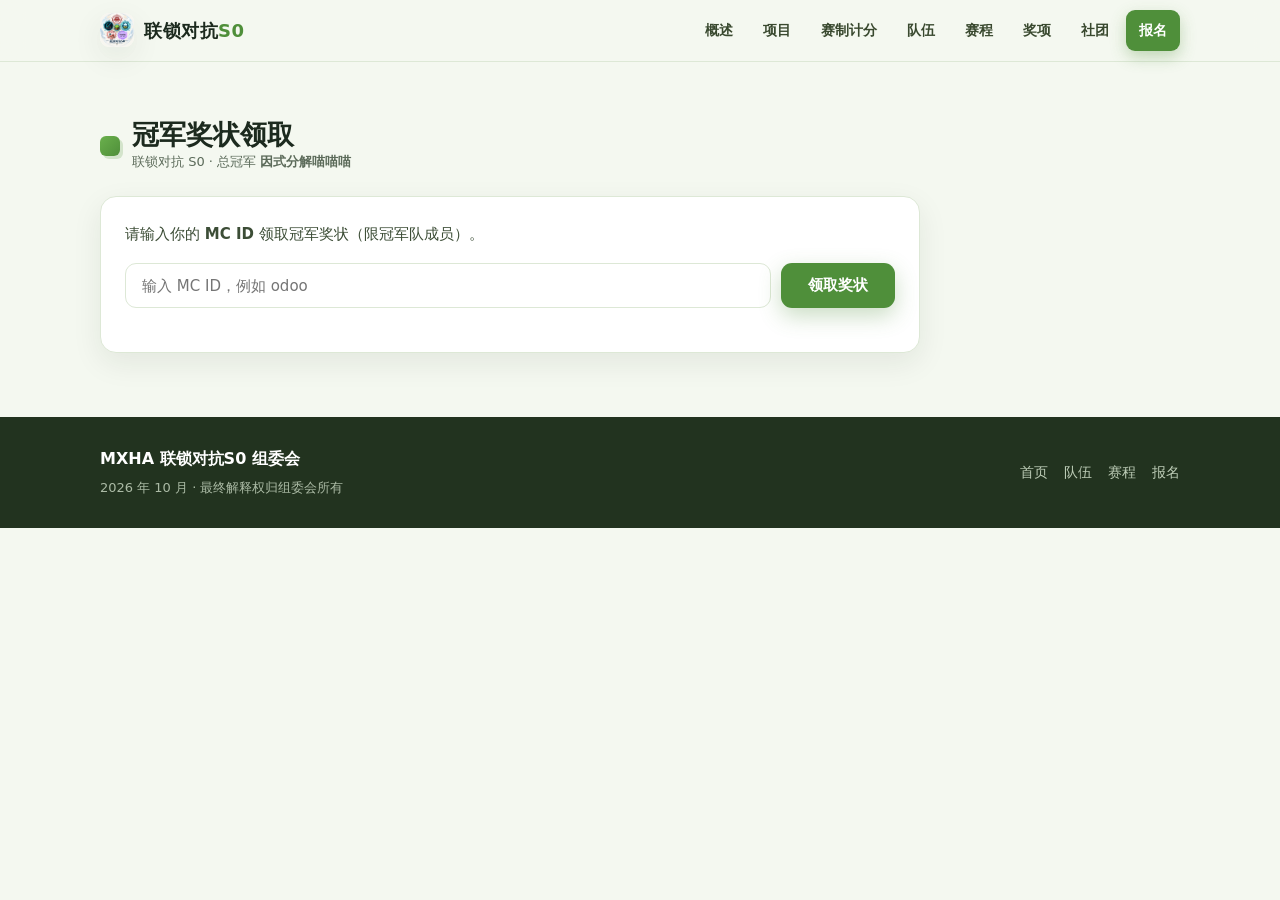
==== cert.html @ 3a311354 "新增冠军奖状(团队/个人/空白/按成员)与认领页 cert.html，主页奖项区加入口(v37)" ====
<!DOCTYPE html>
<html lang="zh-CN">
<head>
<meta charset="UTF-8">
<meta name="viewport" content="width=device-width, initial-scale=1">
<meta name="description" content="联锁对抗S0 · 冠军奖状领取">
<title>冠军奖状领取 · 联锁对抗S0</title>
<link rel="icon" href="assets/海报-圆形版.png">
<link rel="stylesheet" href="styles.css?v=37">
</head>
<body>

<a class="skip" href="#main">跳到内容</a>
<div class="progress" id="progress"></div>

<header class="nav" id="nav">
  <div class="nav-inner">
    <a class="brand" href="index.html"><img src="assets/海报-圆形版.png" alt="联锁对抗S0"><span>联锁对抗<em>S0</em></span></a>
    <button class="nav-toggle" id="navToggle" aria-label="菜单">☰</button>
    <nav class="nav-links" id="navLinks">
      <a href="index.html#about">概述</a>
      <a href="projects.html">项目</a>
      <a href="rules.html">赛制计分</a>
      <a href="teams.html">队伍</a>
      <a href="schedule.html">赛程</a>
      <a href="index.html#awards">奖项</a>
      <a href="index.html#clubs">社团</a>
      <a class="nav-cta" href="index.html#join">报名</a>
    </nav>
  </div>
</header>

<main id="main">
<section class="section">
  <div class="sec-head">
    <span class="blk"></span>
    <div><h2>冠军奖状领取</h2><p>联锁对抗 S0 · 总冠军 <b>因式分解喵喵喵</b></p></div>
  </div>

  <div class="cert-box">
    <p class="cert-tip">请输入你的 <b>MC ID</b> 领取冠军奖状（限冠军队成员）。</p>
    <div class="cert-form">
      <input id="mcid" type="text" placeholder="输入 MC ID，例如 odoo" autocomplete="off" spellcheck="false">
      <button class="btn btn-primary" id="claimBtn" type="button">领取奖状</button>
    </div>
    <div id="result" class="cert-result"></div>
  </div>
</section>
</main>

<footer class="footer">
  <div class="footer-inner">
    <div><b>MXHA 联锁对抗S0 组委会</b><p>2026 年 10 月 · 最终解释权归组委会所有</p></div>
    <div class="footer-links">
      <a href="index.html">首页</a>
      <a href="teams.html">队伍</a>
      <a href="schedule.html">赛程</a>
      <a href="index.html#join">报名</a>
    </div>
  </div>
</footer>

<script src="app.js?v=37"></script>
<script src="data/certs.js?v=37"></script>
<script>
(function () {
  'use strict';
  var D = window.LSF_CERTS;
  var input = document.getElementById('mcid');
  var btn = document.getElementById('claimBtn');
  var result = document.getElementById('result');
  if (!D || !input || !btn || !result) return;

  function claim() {
    var v = input.value.trim();
    if (!v) { result.innerHTML = '<p class="cert-err">请输入 MC ID。</p>'; return; }
    var hit = null;
    for (var i = 0; i < D.members.length; i++) {
      if (D.members[i].toLowerCase() === v.toLowerCase()) { hit = D.members[i]; break; }
    }
    if (!hit) {
      result.innerHTML = '<p class="cert-err">未找到该 MC ID。请确认是否为冠军队成员，或联系组委会核对。</p>';
      return;
    }
    var src = 'assets/cert-' + hit + '.png';
    result.innerHTML =
      '<img class="cert-img" src="' + src + '" alt="冠军奖状' + hit + '">' +
      '<div><a class="btn btn-primary" href="' + src + '" download="奖状-' + hit + '.png">下载奖状 →</a></div>';
  }
  btn.addEventListener('click', claim);
  input.addEventListener('keydown', function (e) { if (e.key === 'Enter') claim(); });
})();
</script>
</body>
</html>
---- styles.css ----
:root{
  --grass:#4f8f3a;
  --grass2:#6ab04c;
  --grass-soft:#eaf5e4;
  --gold:#d9a520;
  --gold-soft:#fbf3dc;
  --ink:#1c2a1e;
  --muted:#5c6b5a;
  --line:#dde8d6;
  --card:#ffffff;
  --bg:#f4f8f0;
  --bg2:#eaf2e3;
  --shadow:0 10px 30px rgba(28,42,30,.08);
  --radius:16px;
  --max:1120px;
}
*{box-sizing:border-box}
html{scroll-behavior:smooth}
body{
  margin:0; background:var(--bg); color:var(--ink);
  font-family:"Noto Sans SC","PingFang SC","Microsoft YaHei",system-ui,-apple-system,"Segoe UI",sans-serif;
  line-height:1.75; -webkit-font-smoothing:antialiased;
}
a{color:inherit; text-decoration:none}
img{max-width:100%; display:block}
h1,h2,h3,h4{line-height:1.25; margin:0}
p{margin:0}
.skip{position:absolute;left:-999px;top:0;background:#fff;padding:8px 14px;border-radius:0 0 8px 0;z-index:99}
.skip:focus{left:0}

/* progress */
.progress{position:fixed;top:0;left:0;height:3px;width:0;z-index:60;
  background:linear-gradient(90deg,var(--grass2),var(--gold));transition:width .1s linear}

/* nav */
.nav{position:sticky;top:0;z-index:50;background:rgba(244,248,240,.82);
  backdrop-filter:blur(12px);border-bottom:1px solid var(--line)}
.nav-inner{max-width:var(--max);margin:0 auto;padding:10px 20px;display:flex;align-items:center;gap:18px}
.brand{display:flex;align-items:center;gap:10px;font-weight:900;font-size:18px;letter-spacing:.5px}
.brand img{width:34px;height:34px;border-radius:9px;object-fit:cover;box-shadow:var(--shadow)}
.brand em{color:var(--grass);font-style:normal}
.nav-links{margin-left:auto;display:flex;align-items:center;gap:4px}
.nav-links a{padding:8px 13px;border-radius:9px;font-size:14px;font-weight:600;color:#39492f;transition:.2s}
.nav-links a:hover{background:var(--grass-soft);color:var(--grass)}
.nav-cta{background:var(--grass);color:#fff !important;box-shadow:0 6px 16px rgba(79,143,58,.32)}
.nav-cta:hover{background:#457d32;color:#fff !important}
.nav-toggle{display:none;margin-left:auto;background:none;border:0;font-size:22px;color:var(--ink);cursor:pointer}

/* hero */
.hero{position:relative;overflow:hidden;border-bottom:1px solid var(--line)}
.hero-bg{position:absolute;inset:0;
  background:
    radial-gradient(900px 420px at 78% -10%,rgba(106,176,76,.20),transparent 60%),
    radial-gradient(700px 380px at 8% 110%,rgba(217,165,32,.14),transparent 60%),
    linear-gradient(180deg,#fbfdf9,#eef6e8);
}
.hero-inner{position:relative;max-width:var(--max);margin:0 auto;padding:60px 20px 64px;
  display:grid;grid-template-columns:1.1fr .9fr;gap:48px;align-items:center}
.badge{display:inline-flex;align-items:center;gap:8px;padding:6px 16px;border-radius:999px;
  background:#fff;border:1px solid var(--line);font-size:13px;font-weight:700;color:var(--grass);box-shadow:var(--shadow)}
.badge i{width:8px;height:8px;border-radius:50%;background:currentColor}
.badge.is-live{color:#d9534f} .badge.is-live i{animation:blink 1s steps(2) infinite}
.badge.is-soon{color:#8a948a}
@keyframes blink{50%{opacity:.25}}
.hero h1{font-size:clamp(40px,7vw,72px);font-weight:900;letter-spacing:1px;margin:18px 0 6px;color:#22331f;
  text-shadow:3px 3px 0 rgba(106,176,76,.18)}
.hero h1 .gold{color:var(--gold)}
.hero-title{display:flex;align-items:center;gap:14px;flex-wrap:wrap}
.hero-title-img{height:clamp(64px,11vw,132px);width:auto;display:block;
  filter:drop-shadow(3px 4px 0 rgba(106,176,76,.18))}
.sub{font-size:clamp(15px,2.4vw,19px);font-weight:800;color:#3c4d36}
.lead{margin-top:12px;color:var(--muted);max-width:46ch}
.chips{display:flex;flex-wrap:wrap;gap:8px;margin-top:20px}
.chip{font-size:12.5px;font-weight:700;color:#3c4d36;background:#fff;border:1px solid var(--line);
  border-radius:999px;padding:6px 14px;box-shadow:0 3px 10px rgba(28,42,30,.05)}
.hero-actions{display:flex;gap:12px;margin-top:24px;flex-wrap:wrap}
.btn{display:inline-block;padding:12px 26px;border-radius:11px;font-weight:800;font-size:15px;
  border:1px solid transparent;cursor:pointer;transition:.22s}
.btn-primary{background:var(--grass);color:#fff;box-shadow:0 8px 22px rgba(79,143,58,.3)}
.btn-primary:hover{transform:translateY(-2px);box-shadow:0 12px 26px rgba(79,143,58,.36)}
.btn-ghost{background:#fff;border-color:var(--line);color:#39492f}
.btn-ghost:hover{border-color:var(--grass);color:var(--grass)}
.btn.block{display:block;text-align:center;margin-bottom:10px}
.countdown{display:flex;gap:10px;flex-wrap:wrap;margin-top:26px}
.cd-box{min-width:66px;padding:9px 14px;border-radius:12px;background:#22331f;color:#eef7e8;text-align:center;box-shadow:var(--shadow)}
.cd-box b{display:block;font-size:22px;font-weight:900}
.cd-box span{font-size:11px;opacity:.75;letter-spacing:1px}
.cd-label{width:100%;font-size:12px;color:var(--muted);letter-spacing:1px}
.hero-art img{border-radius:var(--radius);box-shadow:0 24px 50px rgba(28,42,30,.18);border:4px solid #fff}

/* section */
.section{max-width:var(--max);margin:0 auto;padding:56px 20px 0}
.sec-head{display:flex;align-items:center;gap:12px;margin-bottom:22px}
.sec-head .blk{width:20px;height:20px;border-radius:6px;flex:none;
  background:linear-gradient(135deg,var(--grass2),var(--grass));box-shadow:3px 3px 0 rgba(79,143,58,.2)}
.sec-head h2{font-size:clamp(21px,3.4vw,27px);font-weight:900}
.sec-head p{font-size:13px;color:var(--muted)}
.sub-head{font-size:17px;font-weight:800;margin:26px 0 12px;padding-left:12px;border-left:4px solid var(--grass)}
.about-desc{color:var(--muted);max-width:80ch;margin-bottom:22px}

.facts{display:grid;grid-template-columns:repeat(4,1fr);gap:14px}
.fact{background:var(--card);border:1px solid var(--line);border-radius:14px;padding:14px 16px;box-shadow:var(--shadow)}
.fact span{display:block;font-size:12px;color:var(--muted);font-weight:700;letter-spacing:.5px;margin-bottom:4px}
.fact b{font-size:14.5px}

/* projects */
.projects{display:grid;grid-template-columns:repeat(4,1fr);gap:18px}
.pcard{background:var(--card);border:1px solid var(--line);border-radius:var(--radius);overflow:hidden;
  box-shadow:var(--shadow);transition:.25s;display:flex;flex-direction:column}
.pcard:hover{transform:translateY(-6px);box-shadow:0 18px 40px rgba(28,42,30,.14);border-color:rgba(79,143,58,.35)}
.pcover{position:relative;aspect-ratio:16/10;background:linear-gradient(135deg,#dfeed6,#c8e0bb)}
.pcover img{position:absolute;inset:0;width:100%;height:100%;object-fit:cover}
.pbody{padding:16px 18px 20px}
.ptag{display:inline-block;font-size:11.5px;font-weight:800;color:var(--grass);background:var(--grass-soft);
  border-radius:999px;padding:3px 10px;margin-bottom:8px}
.pcard h3{font-size:19px;font-weight:900}
.pen{font-size:11px;letter-spacing:1.5px;text-transform:uppercase;color:#93a08e;font-weight:800;margin-bottom:8px}
.pbody p{font-size:13.5px;color:var(--muted)}

/* tables */
.table-wrap{border:1px solid var(--line);border-radius:14px;overflow:hidden;box-shadow:var(--shadow);background:#fff}
table{width:100%;border-collapse:collapse;font-size:14px}
th,td{padding:11px 14px;text-align:left;border-bottom:1px solid var(--line)}
th{background:#f2f8ec;font-weight:800;color:#33452c;font-size:12.5px;white-space:nowrap}
tbody tr:last-child td{border-bottom:none}
tbody tr:hover{background:#f8fcf5}
td.g{color:var(--gold);font-weight:900}
.schedule .day{font-weight:900;color:var(--grass)}

.two-col{display:grid;grid-template-columns:1fr 1fr;gap:16px;margin-top:18px}
.panel{background:var(--card);border:1px solid var(--line);border-radius:14px;padding:18px 20px;box-shadow:var(--shadow)}
.panel h4{font-size:15px;font-weight:900;margin-bottom:8px}
.panel p{font-size:14px}
.muted{color:var(--muted);font-size:13.5px !important}
pre{margin:8px 0 0;background:#22331f;color:#dcefd2;padding:14px 16px;border-radius:10px;
  font-size:13px;overflow:auto;font-family:ui-monospace,Consolas,monospace}

.tick{list-style:none;margin:0;padding:0;display:grid;gap:8px}
.tick li{position:relative;padding:10px 14px 10px 38px;background:#fff;border:1px solid var(--line);
  border-radius:12px;font-size:14px;box-shadow:var(--shadow)}
.tick li::before{content:"";position:absolute;left:14px;top:16px;width:12px;height:12px;border-radius:4px;
  background:linear-gradient(135deg,var(--grass2),var(--grass))}

.note{margin-top:14px;font-size:13px;color:var(--muted);background:var(--grass-soft);
  border:1px dashed rgba(79,143,58,.35);border-radius:12px;padding:11px 16px}

/* awards */
.awards{display:grid;grid-template-columns:repeat(4,1fr);gap:16px}
.award{background:var(--card);border:1px solid var(--line);border-radius:var(--radius);padding:22px 18px;
  text-align:center;box-shadow:var(--shadow)}
.award .medal{width:52px;height:52px;margin:0 auto 12px;border-radius:14px;display:flex;align-items:center;justify-content:center;
  font-weight:900;font-size:16px;color:#fff;background:linear-gradient(135deg,var(--grass2),var(--grass));
  box-shadow:0 8px 18px rgba(79,143,58,.3)}
.award h3{font-size:16px;font-weight:900;margin-bottom:6px}
.award p{font-size:13px;color:var(--muted)}
.award .medal,.gold-award .medal{background:linear-gradient(135deg,#f0c949,var(--gold))}
.gold-award{border-color:rgba(217,165,32,.5);background:linear-gradient(180deg,#fffdf6,#fff)}

/* join */
.join-grid{display:grid;grid-template-columns:1fr 1fr;gap:16px}
.join-card{background:var(--card);border:1px solid var(--line);border-radius:var(--radius);padding:22px;box-shadow:var(--shadow)}
.join-card h3{font-size:18px;font-weight:900;margin-bottom:14px}
.timeline{list-style:none;margin:0 0 12px;padding:0;display:grid;gap:10px}
.timeline li{display:flex;justify-content:space-between;gap:10px;padding:10px 14px;border-radius:10px;
  background:var(--grass-soft);font-size:14px}
.timeline li span{color:var(--muted);font-weight:700}
.contact{margin-top:16px;display:grid;gap:8px}
.contact div{display:flex;justify-content:space-between;gap:10px;font-size:13.5px;padding:8px 0;border-bottom:1px dashed var(--line)}
.contact span{color:var(--muted);font-weight:700}
.contact a{color:var(--grass);font-weight:700}

/* clubs */
.clubs{display:grid;grid-template-columns:repeat(5,1fr);gap:16px}
.club{background:var(--card);border:1px solid var(--line);border-radius:14px;padding:16px 12px;text-align:center;
  box-shadow:var(--shadow);transition:.25s}
.club:hover{transform:translateY(-4px);border-color:rgba(79,143,58,.35)}
.club img{width:84px;height:84px;object-fit:contain;margin:0 auto 10px}
.club span{font-size:12.5px;font-weight:700}

/* footer */
.footer{margin-top:64px;background:#22331f;color:#d9e8d2}
.footer-inner{max-width:var(--max);margin:0 auto;padding:28px 20px;display:flex;justify-content:space-between;
  align-items:center;gap:16px;flex-wrap:wrap}
.footer b{color:#fff}
.footer p{font-size:13px;opacity:.75;margin-top:4px}
.footer-links{display:flex;gap:16px;font-size:13.5px}
.footer-links a{opacity:.85} .footer-links a:hover{opacity:1;color:var(--grass2)}

/* reveal */
.reveal{opacity:0;transform:translateY(18px);transition:opacity .6s,transform .6s}
.reveal.in{opacity:1;transform:none}

/* responsive */
@media(max-width:1024px){
  .hero-inner{grid-template-columns:1fr;gap:32px}
  .hero-art{order:-1}
  .facts{grid-template-columns:repeat(2,1fr)}
  .projects{grid-template-columns:repeat(2,1fr)}
  .awards{grid-template-columns:repeat(2,1fr)}
  .clubs{grid-template-columns:repeat(3,1fr)}
}
@media(max-width:720px){
  .nav-toggle{display:block}
  .nav-links{position:absolute;top:100%;left:0;right:0;flex-direction:column;align-items:stretch;gap:2px;
    background:#fff;border-bottom:1px solid var(--line);padding:10px;box-shadow:var(--shadow);display:none}
  .nav-links.open{display:flex}
  .nav-links a{padding:12px 14px}
  .two-col,.join-grid{grid-template-columns:1fr}
  .facts,.projects,.awards{grid-template-columns:1fr}
  .clubs{grid-template-columns:repeat(2,1fr)}
  .section{padding-top:44px}
  th,td{padding:9px 10px;font-size:13px}
}

/* project card clickable */
.pcard{cursor:pointer}
.pcard:focus-visible{outline:3px solid var(--grass2);outline-offset:2px}
.pcard .more{display:inline-block;margin-top:12px;font-size:12.5px;font-weight:800;color:var(--grass)}
.pcard:hover .more{text-decoration:underline}

/* ===== 项目详情页 ===== */
.detail{max-width:840px;margin:0 auto;padding:40px 20px 0}
.detail-head{position:relative;background:var(--card);border:1px solid var(--line);border-radius:18px;
  padding:26px 28px;box-shadow:var(--shadow);overflow:hidden;animation:fadeUp .5s both}
.detail-head::before{content:"";position:absolute;left:0;top:0;bottom:0;width:6px;background:var(--accent,var(--grass))}
.detail-head .m-tag{display:inline-block;font-size:12px;font-weight:800;color:#fff;border-radius:999px;
  padding:4px 12px;margin-bottom:10px;background:var(--accent,var(--grass))}
.detail-head h1{font-size:clamp(26px,4.5vw,36px);font-weight:900;line-height:1.2}
.detail-head .m-en{font-size:11px;letter-spacing:2px;text-transform:uppercase;color:#93a08e;font-weight:800;margin-top:4px}
.detail-grid{display:grid;grid-template-columns:1fr 1fr;gap:16px;margin-top:18px}
.detail-sec{background:var(--card);border:1px solid var(--line);border-radius:16px;padding:18px 20px;
  box-shadow:var(--shadow);animation:fadeUp .5s both}
.detail-sec h2{font-size:16px;font-weight:900;margin-bottom:8px;padding-left:10px;border-left:4px solid var(--accent,var(--grass))}
.detail-sec ul{margin:0;padding-left:20px}
.detail-sec li{font-size:13.5px;color:#3c4d36;margin:4px 0}
.detail-sec.wide{grid-column:1 / -1}
.detail-cfg{display:grid;grid-template-columns:1fr 1fr;gap:8px 16px}
.detail-cfg .row{display:flex;justify-content:space-between;gap:10px;font-size:13px;
  padding:9px 13px;border-radius:10px;background:var(--grass-soft)}
.detail-cfg .row span{color:var(--muted);font-weight:700}
.detail-cta{margin:26px 0 8px;text-align:center}
@keyframes fadeUp{from{opacity:0;transform:translateY(16px)}to{opacity:1;transform:none}}
.detail-sec:nth-child(1){animation-delay:.05s}
.detail-sec:nth-child(2){animation-delay:.1s}
.detail-sec:nth-child(3){animation-delay:.15s}
.detail-sec:nth-child(4){animation-delay:.2s}
.detail-sec:nth-child(5){animation-delay:.25s}
.detail-sec:nth-child(6){animation-delay:.3s}
@media(max-width:640px){
  .detail{padding:26px 16px 0}
  .detail-grid{grid-template-columns:1fr}
  .detail-cfg{grid-template-columns:1fr}
}
@media(prefers-reduced-motion:reduce){
  .detail-head,.detail-sec{animation:none}
}

/* ===== 详情页背景（项目封面 + 毛玻璃） ===== */
body.detail-page{background:#eef4e8 center/cover no-repeat fixed}
body.bg-bedwars{background:linear-gradient(rgba(244,248,240,.82),rgba(244,248,240,.92)),url('assets/project-bedwars.png') center/cover no-repeat fixed}
body.bg-desert{background:linear-gradient(rgba(244,248,240,.82),rgba(244,248,240,.92)),url('assets/project-desert.png') center/cover no-repeat fixed}
body.bg-siege{background:linear-gradient(rgba(244,248,240,.82),rgba(244,248,240,.92)),url('assets/project-siege.png') center/cover no-repeat fixed}
body.bg-frostbite{background:linear-gradient(rgba(244,248,240,.82),rgba(244,248,240,.92)),url('assets/project-frostbite.png') center/cover no-repeat fixed}
body.detail-page .detail-head,
body.detail-page .detail-sec{
  background:rgba(255,255,255,.58);
  -webkit-backdrop-filter:blur(12px) saturate(1.3);
  backdrop-filter:blur(12px) saturate(1.3)}

/* ===== 队伍 / 赛程页 ===== */
.nav-links a.active{background:var(--grass-soft);color:var(--grass)}
/* 主页快捷入口 */
.hub-grid{display:grid;grid-template-columns:repeat(3,1fr);gap:16px}
.hub-card{display:block;background:var(--card);border:1px solid var(--line);border-radius:var(--radius);
  padding:20px 20px 18px;box-shadow:var(--shadow);transition:.25s}
.hub-card:hover{transform:translateY(-5px);border-color:rgba(79,143,58,.35);box-shadow:0 18px 40px rgba(28,42,30,.14)}
.hub-card .hnum{font-size:12px;font-weight:800;letter-spacing:1px;color:var(--gold)}
.hub-card h3{font-size:17px;font-weight:900;margin:6px 0 4px}
.hub-card p{font-size:13px;color:var(--muted)}
.hub-card .harrow{display:inline-block;margin-top:10px;font-size:12.5px;font-weight:800;color:var(--grass)}
.hub-card:hover .harrow{text-decoration:underline}
/* 主页队伍预览 */
.team-preview{display:grid;grid-template-columns:repeat(4,1fr);gap:14px}
.tmini{display:block;background:var(--card);border:1px solid var(--line);border-radius:14px;
  padding:16px;box-shadow:var(--shadow);transition:.25s}
.tmini:hover{transform:translateY(-4px);border-color:rgba(79,143,58,.35)}
.tmini-head{display:flex;align-items:center;gap:9px}
.tmini-num{width:30px;height:30px;flex:none;border-radius:9px;display:flex;align-items:center;justify-content:center;
  font-weight:900;font-size:14px;color:#fff;background:linear-gradient(135deg,var(--grass2),var(--grass))}
.tmini-name{font-weight:900;font-size:15px}
.tmini-meta{display:block;margin-top:8px;font-size:12px;color:var(--muted)}
.team-grid{display:grid;grid-template-columns:repeat(2,1fr);gap:18px;margin-top:8px}
.team-card{background:var(--card);border:1px solid var(--line);border-radius:var(--radius);padding:20px 22px;
  box-shadow:var(--shadow);transition:.25s}
.team-card:hover{transform:translateY(-4px);border-color:rgba(79,143,58,.35);box-shadow:0 18px 40px rgba(28,42,30,.14)}
.team-top{display:flex;align-items:center;gap:12px;margin-bottom:10px}
.team-num{width:38px;height:38px;flex:none;border-radius:12px;display:flex;align-items:center;justify-content:center;
  font-weight:900;font-size:16px;color:#fff;background:linear-gradient(135deg,var(--grass2),var(--grass));
  box-shadow:0 8px 18px rgba(79,143,58,.3)}
.team-name{font-size:19px;font-weight:900}
.team-tags{margin-left:auto;display:flex;gap:6px;flex-wrap:wrap;justify-content:flex-end}
.team-tag{font-size:11px;font-weight:800;color:var(--gold);background:var(--gold-soft);
  border-radius:999px;padding:3px 10px;white-space:nowrap}
.team-tag.is-tbd{color:var(--muted);background:var(--bg);border:1px solid var(--line)}
.team-schools{display:flex;flex-wrap:wrap;gap:6px;margin:6px 0 14px}
.school-tag{font-size:12px;font-weight:700;color:#3c4d36;background:var(--grass-soft);border-radius:999px;padding:3px 11px}
.roster{list-style:none;margin:0;padding:0;display:grid;grid-template-columns:1fr 1fr;gap:8px}
.roster li{display:flex;align-items:center;gap:8px;font-size:13.5px;background:var(--bg);
  border:1px solid var(--line);border-radius:10px;padding:8px 11px;font-weight:600;overflow:hidden;text-overflow:ellipsis}
.roster li::before{content:"";width:8px;height:8px;border-radius:50%;flex:none;
  background:linear-gradient(135deg,var(--grass2),var(--grass))}
.roster li.is-pending{color:var(--muted)}
.roster li.is-pending::before{background:var(--gold)}
.roster li.is-captain{background:var(--gold-soft);border-color:rgba(217,165,32,.55);color:#8a6d12;font-weight:800}
.roster li.is-captain::before{background:linear-gradient(135deg,#f0c949,var(--gold))}
.cap-badge{margin-left:auto;flex:none;font-size:11px;font-weight:800;color:#8a6d12;
  background:rgba(217,165,32,.20);border-radius:999px;padding:1px 8px}
.team-count{margin-top:14px;font-size:12px;color:var(--muted)}
td.ph{color:var(--muted);font-weight:600}
@media(max-width:820px){
  .team-grid{grid-template-columns:1fr}
  .roster{grid-template-columns:1fr}
}
@media(max-width:1024px){
  .hub-grid{grid-template-columns:repeat(2,1fr)}
  .team-preview{grid-template-columns:repeat(2,1fr)}
}
@media(max-width:640px){
  .hub-grid,.team-preview{grid-template-columns:1fr}
}





/* ===== 奖状领取 ===== */
.cert-box{background:var(--card);border:1px solid var(--line);border-radius:var(--radius);padding:24px;box-shadow:var(--shadow);max-width:820px}
.cert-tip{font-size:15px;color:#3c4d36;margin-bottom:16px}
.cert-form{display:flex;gap:10px;flex-wrap:wrap}
.cert-form input{flex:1;min-width:220px;padding:12px 16px;border:1px solid var(--line);border-radius:11px;font-size:15px;font-family:inherit;outline:none}
.cert-form input:focus{border-color:var(--grass)}
.cert-result{margin-top:20px}
.cert-img{width:100%;border-radius:12px;border:1px solid var(--line);box-shadow:var(--shadow);margin-bottom:14px}
.cert-err{color:#c0504d;font-size:14px;background:#fdf1f0;border:1px solid #f2d3d2;border-radius:10px;padding:10px 14px}
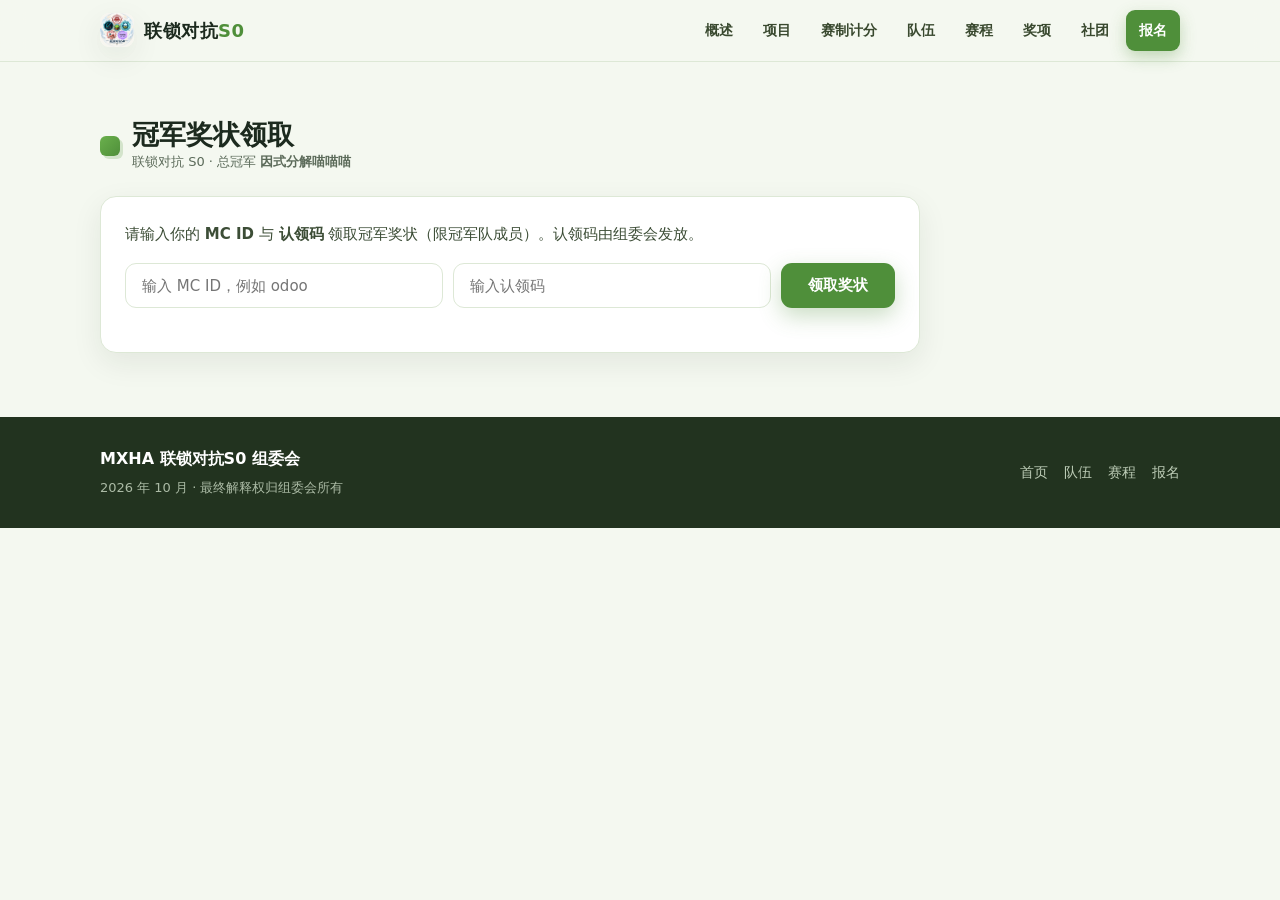
==== commit 3fb83f53: "奖状认领加入认领码校验，更新 certs 数据(v38)" ====
--- a/cert.html
+++ b/cert.html
@@ -6,7 +6,7 @@
 <meta name="description" content="联锁对抗S0 · 冠军奖状领取">
 <title>冠军奖状领取 · 联锁对抗S0</title>
 <link rel="icon" href="assets/海报-圆形版.png">
-<link rel="stylesheet" href="styles.css?v=37">
+<link rel="stylesheet" href="styles.css?v=38">
 </head>
 <body>
 
@@ -38,9 +38,10 @@
   </div>
 
   <div class="cert-box">
-    <p class="cert-tip">请输入你的 <b>MC ID</b> 领取冠军奖状（限冠军队成员）。</p>
+    <p class="cert-tip">请输入你的 <b>MC ID</b> 与 <b>认领码</b> 领取冠军奖状（限冠军队成员）。认领码由组委会发放。</p>
     <div class="cert-form">
       <input id="mcid" type="text" placeholder="输入 MC ID，例如 odoo" autocomplete="off" spellcheck="false">
+      <input id="code" type="text" placeholder="输入认领码" autocomplete="off" spellcheck="false">
       <button class="btn btn-primary" id="claimBtn" type="button">领取奖状</button>
     </div>
     <div id="result" class="cert-result"></div>
@@ -60,35 +61,40 @@
   </div>
 </footer>
 
-<script src="app.js?v=37"></script>
-<script src="data/certs.js?v=37"></script>
+<script src="app.js?v=38"></script>
+<script src="data/certs.js?v=38"></script>
 <script>
 (function () {
   'use strict';
   var D = window.LSF_CERTS;
   var input = document.getElementById('mcid');
+  var codeInput = document.getElementById('code');
   var btn = document.getElementById('claimBtn');
   var result = document.getElementById('result');
-  if (!D || !input || !btn || !result) return;
+  if (!D || !input || !codeInput || !btn || !result) return;
+  var members = D.members || {};
 
   function claim() {
-    var v = input.value.trim();
-    if (!v) { result.innerHTML = '<p class="cert-err">请输入 MC ID。</p>'; return; }
-    var hit = null;
-    for (var i = 0; i < D.members.length; i++) {
-      if (D.members[i].toLowerCase() === v.toLowerCase()) { hit = D.members[i]; break; }
+    var mcid = input.value.trim();
+    var code = codeInput.value.trim();
+    if (!mcid) { result.innerHTML = '<p class="cert-err">请输入 MC ID。</p>'; return; }
+    if (!code) { result.innerHTML = '<p class="cert-err">请输入认领码。</p>'; return; }
+    var key = null;
+    for (var k in members) {
+      if (k.toLowerCase() === mcid.toLowerCase()) { key = k; break; }
     }
-    if (!hit) {
-      result.innerHTML = '<p class="cert-err">未找到该 MC ID。请确认是否为冠军队成员，或联系组委会核对。</p>';
+    if (!key || String(members[key]).toUpperCase() !== code.toUpperCase()) {
+      result.innerHTML = '<p class="cert-err">MC ID 或认领码不正确，请核对后重试。</p>';
       return;
     }
-    var src = 'assets/cert-' + hit + '.png';
+    var src = 'assets/cert-' + key + '.png';
     result.innerHTML =
-      '<img class="cert-img" src="' + src + '" alt="冠军奖状' + hit + '">' +
-      '<div><a class="btn btn-primary" href="' + src + '" download="奖状-' + hit + '.png">下载奖状 →</a></div>';
+      '<img class="cert-img" src="' + src + '" alt="冠军奖状' + key + '">' +
+      '<div><a class="btn btn-primary" href="' + src + '" download="奖状-' + key + '.png">下载奖状 →</a></div>';
   }
   btn.addEventListener('click', claim);
   input.addEventListener('keydown', function (e) { if (e.key === 'Enter') claim(); });
+  codeInput.addEventListener('keydown', function (e) { if (e.key === 'Enter') claim(); });
 })();
 </script>
 </body>
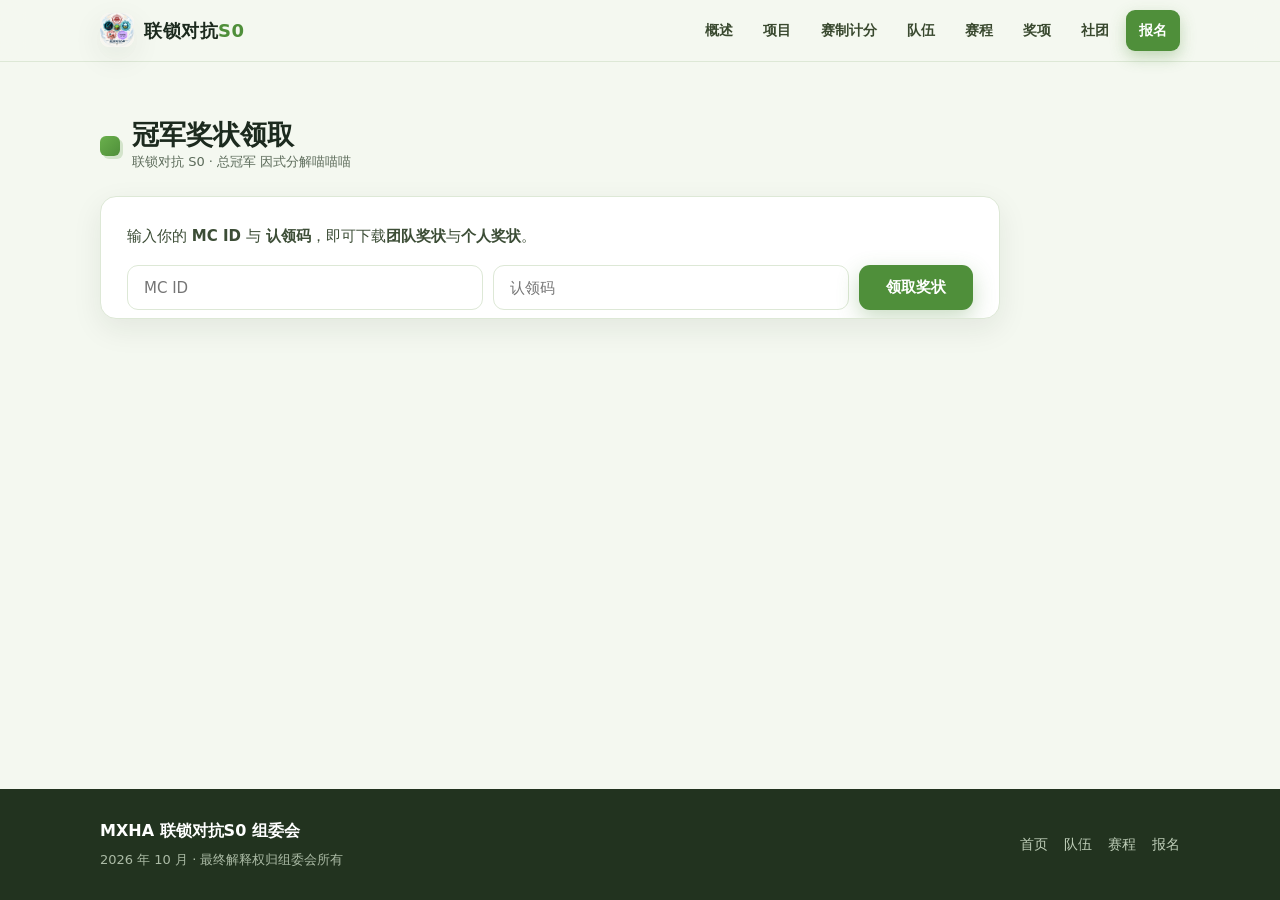
==== commit f434c05f: "认领页改版(单表单领取团队+个人奖状)、页脚吸底、去掉示例提示(v42)" ====
--- a/cert.html
+++ b/cert.html
@@ -6,7 +6,7 @@
 <meta name="description" content="联锁对抗S0 · 冠军奖状领取">
 <title>冠军奖状领取 · 联锁对抗S0</title>
 <link rel="icon" href="assets/海报-圆形版.png">
-<link rel="stylesheet" href="styles.css?v=38">
+<link rel="stylesheet" href="styles.css?v=42">
 </head>
 <body>
 
@@ -34,15 +34,17 @@
 <section class="section">
   <div class="sec-head">
     <span class="blk"></span>
-    <div><h2>冠军奖状领取</h2><p>联锁对抗 S0 · 总冠军 <b>因式分解喵喵喵</b></p></div>
+    <div><h2>冠军奖状领取</h2><p>联锁对抗 S0 · 总冠军 因式分解喵喵喵</p></div>
   </div>
 
-  <div class="cert-box">
-    <p class="cert-tip">请输入你的 <b>MC ID</b> 与 <b>认领码</b> 领取冠军奖状（限冠军队成员）。认领码由组委会发放。</p>
-    <div class="cert-form">
-      <input id="mcid" type="text" placeholder="输入 MC ID，例如 odoo" autocomplete="off" spellcheck="false">
-      <input id="code" type="text" placeholder="输入认领码" autocomplete="off" spellcheck="false">
-      <button class="btn btn-primary" id="claimBtn" type="button">领取奖状</button>
+  <div class="cert-wrap">
+    <div class="cert-panel">
+      <p class="cert-tip">输入你的 <b>MC ID</b> 与 <b>认领码</b>，即可下载<b>团队奖状</b>与<b>个人奖状</b>。</p>
+      <div class="cert-form">
+        <input id="mcid" type="text" placeholder="MC ID" autocomplete="off" spellcheck="false">
+        <input id="code" type="text" placeholder="认领码" autocomplete="off" spellcheck="false">
+        <button class="btn btn-primary" id="claimBtn" type="button">领取奖状</button>
+      </div>
     </div>
     <div id="result" class="cert-result"></div>
   </div>
@@ -61,36 +63,47 @@
   </div>
 </footer>
 
-<script src="app.js?v=38"></script>
-<script src="data/certs.js?v=38"></script>
+<script src="app.js?v=42"></script>
+<script src="data/certs.js?v=42"></script>
 <script>
 (function () {
   'use strict';
   var D = window.LSF_CERTS;
+  var result = document.getElementById('result');
   var input = document.getElementById('mcid');
   var codeInput = document.getElementById('code');
   var btn = document.getElementById('claimBtn');
-  var result = document.getElementById('result');
-  if (!D || !input || !codeInput || !btn || !result) return;
+  if (!D || !result || !input || !btn) return;
   var members = D.members || {};
+
+  function err(msg) { result.innerHTML = '<p class="cert-err">' + msg + '</p>'; }
 
   function claim() {
     var mcid = input.value.trim();
     var code = codeInput.value.trim();
-    if (!mcid) { result.innerHTML = '<p class="cert-err">请输入 MC ID。</p>'; return; }
-    if (!code) { result.innerHTML = '<p class="cert-err">请输入认领码。</p>'; return; }
+    if (!mcid || !code) { err('请输入 MC ID 与认领码。'); return; }
     var key = null;
     for (var k in members) {
       if (k.toLowerCase() === mcid.toLowerCase()) { key = k; break; }
     }
     if (!key || String(members[key]).toUpperCase() !== code.toUpperCase()) {
-      result.innerHTML = '<p class="cert-err">MC ID 或认领码不正确，请核对后重试。</p>';
+      err('MC ID 或认领码不正确，请核对后重试。');
       return;
     }
-    var src = 'assets/cert-' + key + '.png';
+    var solo = 'assets/cert-' + key + '.png';
     result.innerHTML =
-      '<img class="cert-img" src="' + src + '" alt="冠军奖状' + key + '">' +
-      '<div><a class="btn btn-primary" href="' + src + '" download="奖状-' + key + '.png">下载奖状 →</a></div>';
+      '<div class="cert-grid">' +
+        '<figure class="cert-card">' +
+          '<figcaption>团队奖状</figcaption>' +
+          '<img src="assets/poster-cert.png" alt="团队奖状">' +
+          '<a class="btn btn-primary" href="assets/poster-cert.png" download="奖状-因式分解喵喵喵-团队.png">下载团队奖状 →</a>' +
+        '</figure>' +
+        '<figure class="cert-card">' +
+          '<figcaption>个人奖状</figcaption>' +
+          '<img src="' + solo + '" alt="个人奖状">' +
+          '<a class="btn btn-primary" href="' + solo + '" download="奖状-' + key + '.png">下载个人奖状 →</a>' +
+        '</figure>' +
+      '</div>';
   }
   btn.addEventListener('click', claim);
   input.addEventListener('keydown', function (e) { if (e.key === 'Enter') claim(); });
--- a/styles.css
+++ b/styles.css
@@ -334,11 +334,39 @@
 
 
 /* ===== 奖状领取 ===== */
-.cert-box{background:var(--card);border:1px solid var(--line);border-radius:var(--radius);padding:24px;box-shadow:var(--shadow);max-width:820px}
+.cert-hero{display:grid;grid-template-columns:1.1fr .9fr;gap:24px;align-items:center;background:linear-gradient(135deg,#fbfdf9,#eef6e8);border:1px solid var(--line);border-radius:var(--radius);padding:26px 28px;box-shadow:var(--shadow);margin-bottom:26px}
+.cert-badge{display:inline-block;font-size:12px;font-weight:800;color:#fff;background:var(--gold);border-radius:999px;padding:4px 14px;letter-spacing:1px}
+.cert-hero-txt h3{font-size:26px;font-weight:900;margin:10px 0 8px}
+.cert-hero-txt p{font-size:14px;color:var(--muted)}
+.cert-hero-art{width:100%;border-radius:12px;border:1px solid var(--line);box-shadow:var(--shadow)}
+.cert-wrap{max-width:900px;background:var(--card);border:1px solid var(--line);border-radius:var(--radius);box-shadow:var(--shadow);overflow:hidden}
+.cert-tabs{display:flex;background:var(--grass-soft);border-bottom:1px solid var(--line)}
+.cert-tab{flex:1;padding:16px;border:0;background:transparent;font-family:inherit;font-size:16px;font-weight:800;color:#3c4d36;cursor:pointer;position:relative;transition:.2s}
+.cert-tab:hover{color:var(--grass)}
+.cert-tab.active{color:var(--grass);background:#fff}
+.cert-tab.active::after{content:"";position:absolute;left:0;right:0;bottom:-1px;height:3px;background:var(--grass)}
+.cert-panel{padding:26px 26px 8px}
 .cert-tip{font-size:15px;color:#3c4d36;margin-bottom:16px}
 .cert-form{display:flex;gap:10px;flex-wrap:wrap}
-.cert-form input{flex:1;min-width:220px;padding:12px 16px;border:1px solid var(--line);border-radius:11px;font-size:15px;font-family:inherit;outline:none}
-.cert-form input:focus{border-color:var(--grass)}
-.cert-result{margin-top:20px}
-.cert-img{width:100%;border-radius:12px;border:1px solid var(--line);box-shadow:var(--shadow);margin-bottom:14px}
-.cert-err{color:#c0504d;font-size:14px;background:#fdf1f0;border:1px solid #f2d3d2;border-radius:10px;padding:10px 14px}
+.cert-form input{flex:1;min-width:200px;padding:12px 16px;border:1px solid var(--line);border-radius:11px;font-size:15px;font-family:inherit;outline:none;transition:.2s}
+.cert-form input:focus{border-color:var(--grass);box-shadow:0 0 0 3px rgba(79,143,58,.12)}
+.cert-form .btn{white-space:nowrap}
+.cert-result{padding:0 26px 26px}
+.cert-result:empty{padding:0}
+.cert-preview{margin-top:18px}
+.cert-img{width:100%;border-radius:12px;border:1px solid var(--line);box-shadow:var(--shadow)}
+.cert-preview-actions{margin-top:16px;text-align:center}
+.cert-err{margin-top:16px;color:#c0504d;font-size:14px;background:#fdf1f0;border:1px solid #f2d3d2;border-radius:10px;padding:10px 14px}
+@media(max-width:820px){.cert-hero{grid-template-columns:1fr}.cert-hero-art{order:-1}}
+
+.cert-grid{display:grid;grid-template-columns:1fr 1fr;gap:18px;margin-top:18px}
+.cert-card{margin:0;background:var(--bg);border:1px solid var(--line);border-radius:14px;padding:14px}
+.cert-card figcaption{font-size:14px;font-weight:800;color:var(--grass);margin-bottom:10px;text-align:center}
+.cert-card img{width:100%;border-radius:10px;border:1px solid var(--line);box-shadow:var(--shadow);margin-bottom:12px}
+.cert-card .btn{display:block;text-align:center}
+@media(max-width:820px){.cert-grid{grid-template-columns:1fr}}
+
+/* ===== 页脚吸底 ===== */
+body{min-height:100vh;display:flex;flex-direction:column}
+main{flex:1 0 auto;width:100%}
+.footer{margin-top:auto}
